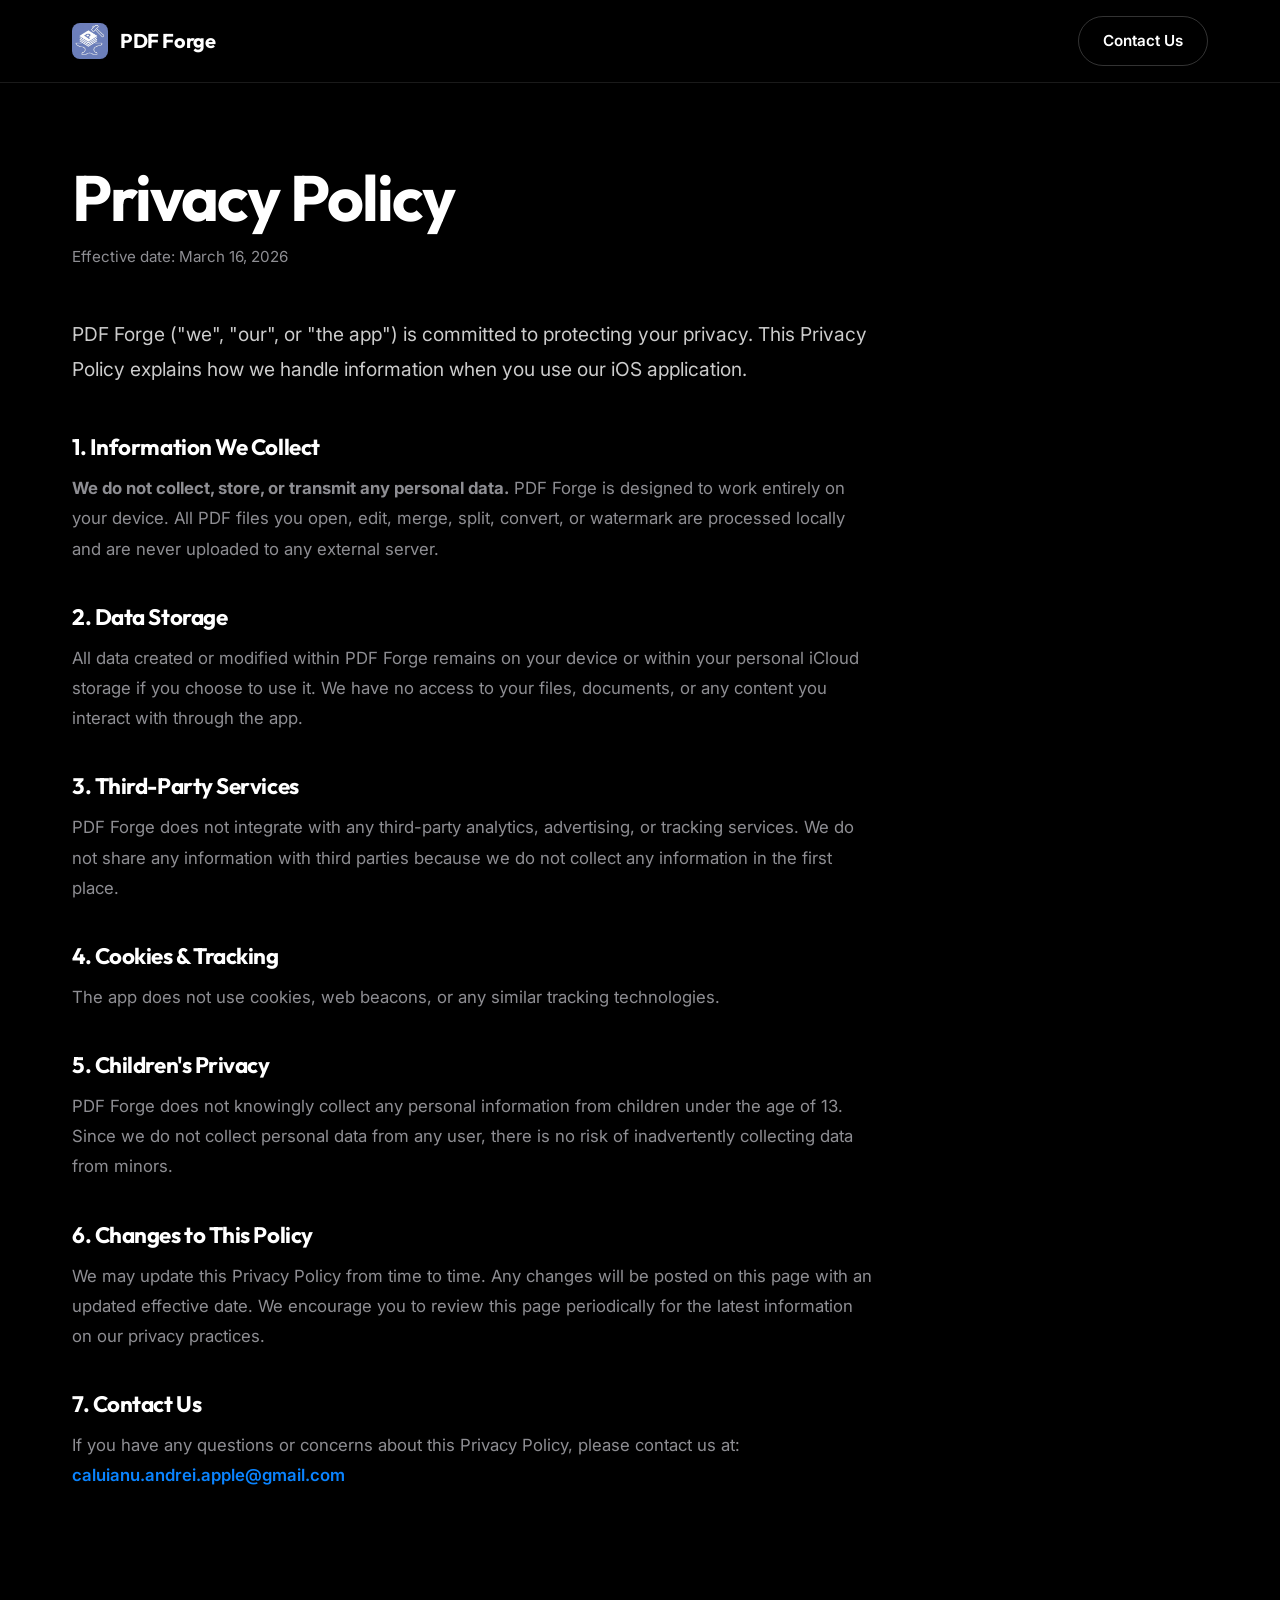
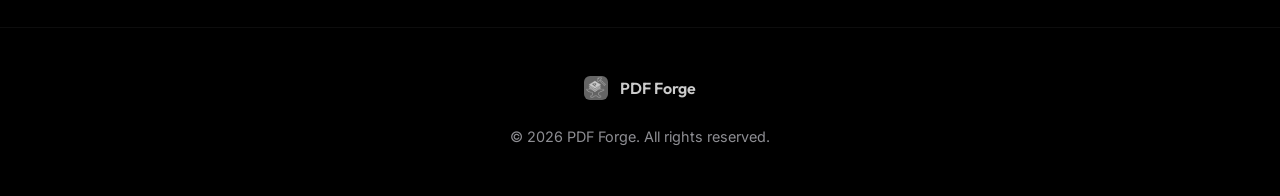
==== privacy.html @ 357ed9b1 "Add App Store compliant Privacy Policy page" ====
<!DOCTYPE html>
<html lang="en">
<head>
    <meta charset="UTF-8">
    <meta name="viewport" content="width=device-width, initial-scale=1.0">
    <title>Privacy Policy – PDF Forge</title>
    <meta name="description" content="Privacy Policy for the PDF Forge app. Learn how we handle your data and protect your privacy.">
    
    <!-- Modern Fonts -->
    <link rel="preconnect" href="https://fonts.googleapis.com">
    <link rel="preconnect" href="https://fonts.gstatic.com" crossorigin>
    <link href="https://fonts.googleapis.com/css2?family=Inter:wght@300;400;500;600;700&family=Outfit:wght@500;700;800&display=swap" rel="stylesheet">
    
    <link rel="stylesheet" href="styles.css">
</head>
<body>
    <!-- Navbar -->
    <nav class="navbar">
        <div class="nav-content">
            <a href="index.html" class="brand">
                <img src="assets/logo.png" alt="PDF Forge App Icon" class="logo">
                <span class="brand-text">PDF Forge</span>
            </a>
            <a href="index.html#contact" class="btn btn-outline">Contact Us</a>
        </div>
    </nav>

    <!-- Privacy Policy Content -->
    <main class="policy-page">
        <div class="container">
            <h1>Privacy Policy</h1>
            <p class="policy-effective">Effective date: March 16, 2026</p>

            <p class="policy-intro">
                PDF Forge ("we", "our", or "the app") is committed to protecting your privacy. This Privacy Policy explains how we handle information when you use our iOS application.
            </p>

            <section class="policy-section">
                <h2>1. Information We Collect</h2>
                <p>
                    <strong>We do not collect, store, or transmit any personal data.</strong> PDF Forge is designed to work entirely on your device. All PDF files you open, edit, merge, split, convert, or watermark are processed locally and are never uploaded to any external server.
                </p>
            </section>

            <section class="policy-section">
                <h2>2. Data Storage</h2>
                <p>
                    All data created or modified within PDF Forge remains on your device or within your personal iCloud storage if you choose to use it. We have no access to your files, documents, or any content you interact with through the app.
                </p>
            </section>

            <section class="policy-section">
                <h2>3. Third-Party Services</h2>
                <p>
                    PDF Forge does not integrate with any third-party analytics, advertising, or tracking services. We do not share any information with third parties because we do not collect any information in the first place.
                </p>
            </section>

            <section class="policy-section">
                <h2>4. Cookies &amp; Tracking</h2>
                <p>
                    The app does not use cookies, web beacons, or any similar tracking technologies.
                </p>
            </section>

            <section class="policy-section">
                <h2>5. Children's Privacy</h2>
                <p>
                    PDF Forge does not knowingly collect any personal information from children under the age of 13. Since we do not collect personal data from any user, there is no risk of inadvertently collecting data from minors.
                </p>
            </section>

            <section class="policy-section">
                <h2>6. Changes to This Policy</h2>
                <p>
                    We may update this Privacy Policy from time to time. Any changes will be posted on this page with an updated effective date. We encourage you to review this page periodically for the latest information on our privacy practices.
                </p>
            </section>

            <section class="policy-section">
                <h2>7. Contact Us</h2>
                <p>
                    If you have any questions or concerns about this Privacy Policy, please contact us at:
                </p>
                <p>
                    <a href="mailto:caluianu.andrei.apple@gmail.com" class="policy-email">caluianu.andrei.apple@gmail.com</a>
                </p>
            </section>
        </div>
    </main>

    <!-- Footer -->
    <footer class="footer">
        <div class="container footer-content">
            <div class="footer-brand">
                <img src="assets/logo.png" alt="PDF Forge App Icon">
                <span>PDF Forge</span>
            </div>
            <p class="copyright">&copy; 2026 PDF Forge. All rights reserved.</p>
        </div>
    </footer>
</body>
</html>
---- styles.css ----
:root {
    --primary: #0A84FF; /* iOS Blue */
    --primary-hover: #0070E0;
    --bg-dark: #000000;
    --bg-card: #1C1C1E; /* iOS dark gray */
    --bg-card-hover: #2C2C2E;
    --text-main: #FFFFFF;
    --text-muted: #8E8E93;
    --glass-bg: rgba(28, 28, 30, 0.6);
    --glass-border: rgba(255, 255, 255, 0.1);
    
    --font-sans: 'Inter', -apple-system, BlinkMacSystemFont, "Segoe UI", Roboto, Helvetica, Arial, sans-serif;
    --font-heading: 'Outfit', -apple-system, BlinkMacSystemFont, "Segoe UI", Roboto, sans-serif;
}

* {
    margin: 0;
    padding: 0;
    box-sizing: border-box;
}

body {
    font-family: var(--font-sans);
    background-color: var(--bg-dark);
    color: var(--text-main);
    line-height: 1.6;
    -webkit-font-smoothing: antialiased;
}

.container {
    max-width: 1200px;
    margin: 0 auto;
    padding: 0 2rem;
}

/* Typography */
h1, h2, h3 {
    font-family: var(--font-heading);
    font-weight: 700;
    line-height: 1.2;
}

a {
    text-decoration: none;
    color: inherit;
    transition: all 0.2s ease;
}

/* Buttons */
.btn {
    display: inline-flex;
    align-items: center;
    justify-content: center;
    gap: 0.5rem;
    padding: 0.75rem 1.5rem;
    border-radius: 999px;
    font-weight: 600;
    font-size: 0.95rem;
    cursor: pointer;
    transition: all 0.3s cubic-bezier(0.4, 0, 0.2, 1);
    border: none;
}

.btn-primary {
    background: var(--primary);
    color: white;
    box-shadow: 0 4px 14px rgba(10, 132, 255, 0.3);
}

.btn-primary:hover {
    background: var(--primary-hover);
    transform: translateY(-2px);
    box-shadow: 0 6px 20px rgba(10, 132, 255, 0.4);
}

.btn-outline {
    background: transparent;
    border: 1px solid rgba(255, 255, 255, 0.2);
    color: white;
}

.btn-outline:hover {
    border-color: white;
    background: rgba(255, 255, 255, 0.1);
}

/* Navbar */
.navbar {
    position: fixed;
    top: 0;
    left: 0;
    right: 0;
    z-index: 100;
    padding: 1rem 0;
    background: rgba(0, 0, 0, 0.7);
    backdrop-filter: blur(20px);
    -webkit-backdrop-filter: blur(20px);
    border-bottom: 1px solid var(--glass-border);
}

.nav-content {
    max-width: 1200px;
    margin: 0 auto;
    padding: 0 2rem;
    display: flex;
    justify-content: space-between;
    align-items: center;
}

.brand {
    display: flex;
    align-items: center;
    gap: 0.75rem;
}

.logo {
    width: 36px;
    height: 36px;
    border-radius: 8px;
    object-fit: cover;
}

.brand-text {
    font-family: var(--font-heading);
    font-size: 1.25rem;
    font-weight: 700;
    letter-spacing: -0.02em;
}

/* Hero */
.hero {
    position: relative;
    min-height: 85vh;
    display: flex;
    align-items: center;
    justify-content: center;
    text-align: center;
    padding: 8rem 1rem 4rem;
    overflow: hidden;
}

.hero-bg {
    position: absolute;
    inset: 0;
    z-index: 0;
}

.hero-img {
    width: 100%;
    height: 100%;
    object-fit: cover;
    object-position: center top;
    opacity: 0.4;
    transform: scale(1.05); /* Slight scale to prevent edge bleed */
    animation: gentle-zoom 20s ease-in-out infinite alternate;
}

@keyframes gentle-zoom {
    0% { transform: scale(1.05); }
    100% { transform: scale(1.1); }
}

.hero-overlay {
    position: absolute;
    inset: 0;
    background: linear-gradient(to bottom, rgba(0,0,0,0.3) 0%, rgba(0,0,0,0.8) 70%, var(--bg-dark) 100%);
}

.hero-content {
    position: relative;
    z-index: 1;
    max-width: 800px;
    margin: 0 auto;
}

.hero-title {
    font-size: clamp(3rem, 8vw, 5rem);
    letter-spacing: -0.04em;
    margin-bottom: 1.5rem;
    background: linear-gradient(135deg, #fff 0%, #a5a5a5 100%);
    -webkit-background-clip: text;
    -webkit-text-fill-color: transparent;
    text-shadow: 0 4px 30px rgba(0,0,0,0.5);
}

.hero-subtitle {
    font-size: 1.25rem;
    color: var(--text-muted);
    margin-bottom: 2.5rem;
    max-width: 600px;
    margin-left: auto;
    margin-right: auto;
}

.hero-btn {
    font-size: 1.1rem;
    padding: 1rem 2.5rem;
}

/* Info Section (Redesigned - Clean Grid) */
.info-section {
    padding: 8rem 0;
    position: relative;
    z-index: 2;
    background: var(--bg-dark);
}

.section-header {
    text-align: center;
    margin-bottom: 5rem;
}

.section-header h2 {
    font-size: 3rem;
    margin-bottom: 1rem;
    letter-spacing: -0.03em;
}

.section-header p {
    font-size: 1.25rem;
    color: var(--text-muted);
}

.features-grid {
    display: grid;
    grid-template-columns: repeat(3, 1fr);
    gap: 4rem;
}

.feature-block {
    text-align: left;
}

.feature-icon {
    display: inline-flex;
    align-items: center;
    justify-content: center;
    width: 64px;
    height: 64px;
    border-radius: 16px;
    background: rgba(10, 132, 255, 0.1); 
    color: var(--primary);
    margin-bottom: 2rem;
}

.feature-block h3 {
    font-size: 1.75rem;
    margin-bottom: 1rem;
    letter-spacing: -0.02em;
}

.accent-dot {
    color: var(--primary);
}

.feature-desc {
    font-size: 1.15rem;
    color: var(--text-muted);
    line-height: 1.7;
}

/* Contact Section (Redesigned) */
.contact-section {
    padding: 8rem 0;
    position: relative;
    z-index: 2;
    background: linear-gradient(to bottom, var(--bg-dark) 0%, #08080a 100%);
    border-top: 1px solid rgba(255, 255, 255, 0.03);
}

.contact-content-wrapper {
    display: flex;
    align-items: center;
    justify-content: space-between;
    gap: 4rem;
    background: radial-gradient(circle at right, rgba(10, 132, 255, 0.05) 0%, transparent 50%);
    padding: 4rem 0;
    border-radius: 40px;
}

.contact-typography {
    flex: 1;
    max-width: 500px;
}

.contact-typography h2 {
    font-size: 3.5rem;
    margin-bottom: 1.5rem;
    line-height: 1.1;
    letter-spacing: -0.03em;
}

.contact-lead {
    font-size: 1.25rem;
    color: var(--text-muted);
}

.contact-action-area {
    flex: 1;
    display: flex;
    flex-direction: column;
    align-items: flex-start;
    gap: 2rem;
}

.email-display {
    display: flex;
    align-items: center;
    gap: 1.5rem;
}

.email-icon {
    width: 56px;
    height: 56px;
    border-radius: 16px;
    background: rgba(255, 255, 255, 0.05);
    border: 1px solid rgba(255, 255, 255, 0.1);
    display: flex;
    align-items: center;
    justify-content: center;
    color: var(--text-main);
}

.email-address-large {
    font-size: 1.75rem;
    font-weight: 600;
    font-family: var(--font-heading);
    color: var(--text-main);
    transition: color 0.3s ease;
}

.email-address-large:hover {
    color: var(--primary);
}

.btn-cta {
    font-size: 1.15rem;
    padding: 1.25rem 2.5rem;
    border-radius: 16px; /* slightly more squared for contrast */
}

/* Footer */
.footer {
    border-top: 1px solid rgba(255, 255, 255, 0.05);
    padding: 3rem 0;
    background: var(--bg-dark);
}

.footer-content {
    display: flex;
    flex-direction: column;
    align-items: center;
    gap: 1.5rem;
}

.footer-brand {
    display: flex;
    align-items: center;
    gap: 0.75rem;
    opacity: 0.8;
}

.footer-brand img {
    width: 24px;
    height: 24px;
    border-radius: 6px;
    filter: grayscale(100%);
}

.footer-brand span {
    font-weight: 600;
    font-family: var(--font-heading);
}

.copyright {
    color: var(--text-muted);
    font-size: 0.9rem;
}

.footer-link {
    color: var(--text-muted);
    font-size: 0.9rem;
    transition: color 0.2s ease;
}

.footer-link:hover {
    color: var(--primary);
}

/* Privacy Policy Page */
.policy-page {
    padding: 10rem 0 6rem;
    min-height: 80vh;
}

.policy-page h1 {
    font-size: clamp(2.5rem, 6vw, 4rem);
    margin-bottom: 0.5rem;
    letter-spacing: -0.03em;
}

.policy-effective {
    color: var(--text-muted);
    font-size: 0.95rem;
    margin-bottom: 3rem;
}

.policy-intro {
    font-size: 1.2rem;
    color: rgba(255, 255, 255, 0.8);
    line-height: 1.8;
    margin-bottom: 3rem;
    max-width: 800px;
}

.policy-section {
    margin-bottom: 2.5rem;
    max-width: 800px;
}

.policy-section h2 {
    font-size: 1.4rem;
    margin-bottom: 0.75rem;
    letter-spacing: -0.02em;
}

.policy-section p {
    color: var(--text-muted);
    font-size: 1.05rem;
    line-height: 1.8;
}

.policy-email {
    color: var(--primary);
    font-weight: 600;
}

.policy-email:hover {
    text-decoration: underline;
}

/* Responsive */
@media (max-width: 968px) {
    .features-grid {
        grid-template-columns: 1fr;
        gap: 4rem;
    }
    
    .feature-block {
        text-align: center;
    }
    
    .feature-icon {
        margin: 0 auto 2rem;
    }
    
    .contact-content-wrapper {
        flex-direction: column;
        text-align: center;
        padding: 2rem 0;
    }
    
    .contact-typography {
        max-width: 100%;
    }
    
    .contact-action-area {
        align-items: center;
    }
    
    .email-display {
        flex-direction: column;
        gap: 1rem;
    }
}

@media (max-width: 768px) {
    .hero-title {
        font-size: 2.5rem;
    }
    
    .contact-typography h2 {
        font-size: 2.5rem;
    }
    
    .email-address-large {
        font-size: 1.25rem;
        word-break: break-all;
    }
}
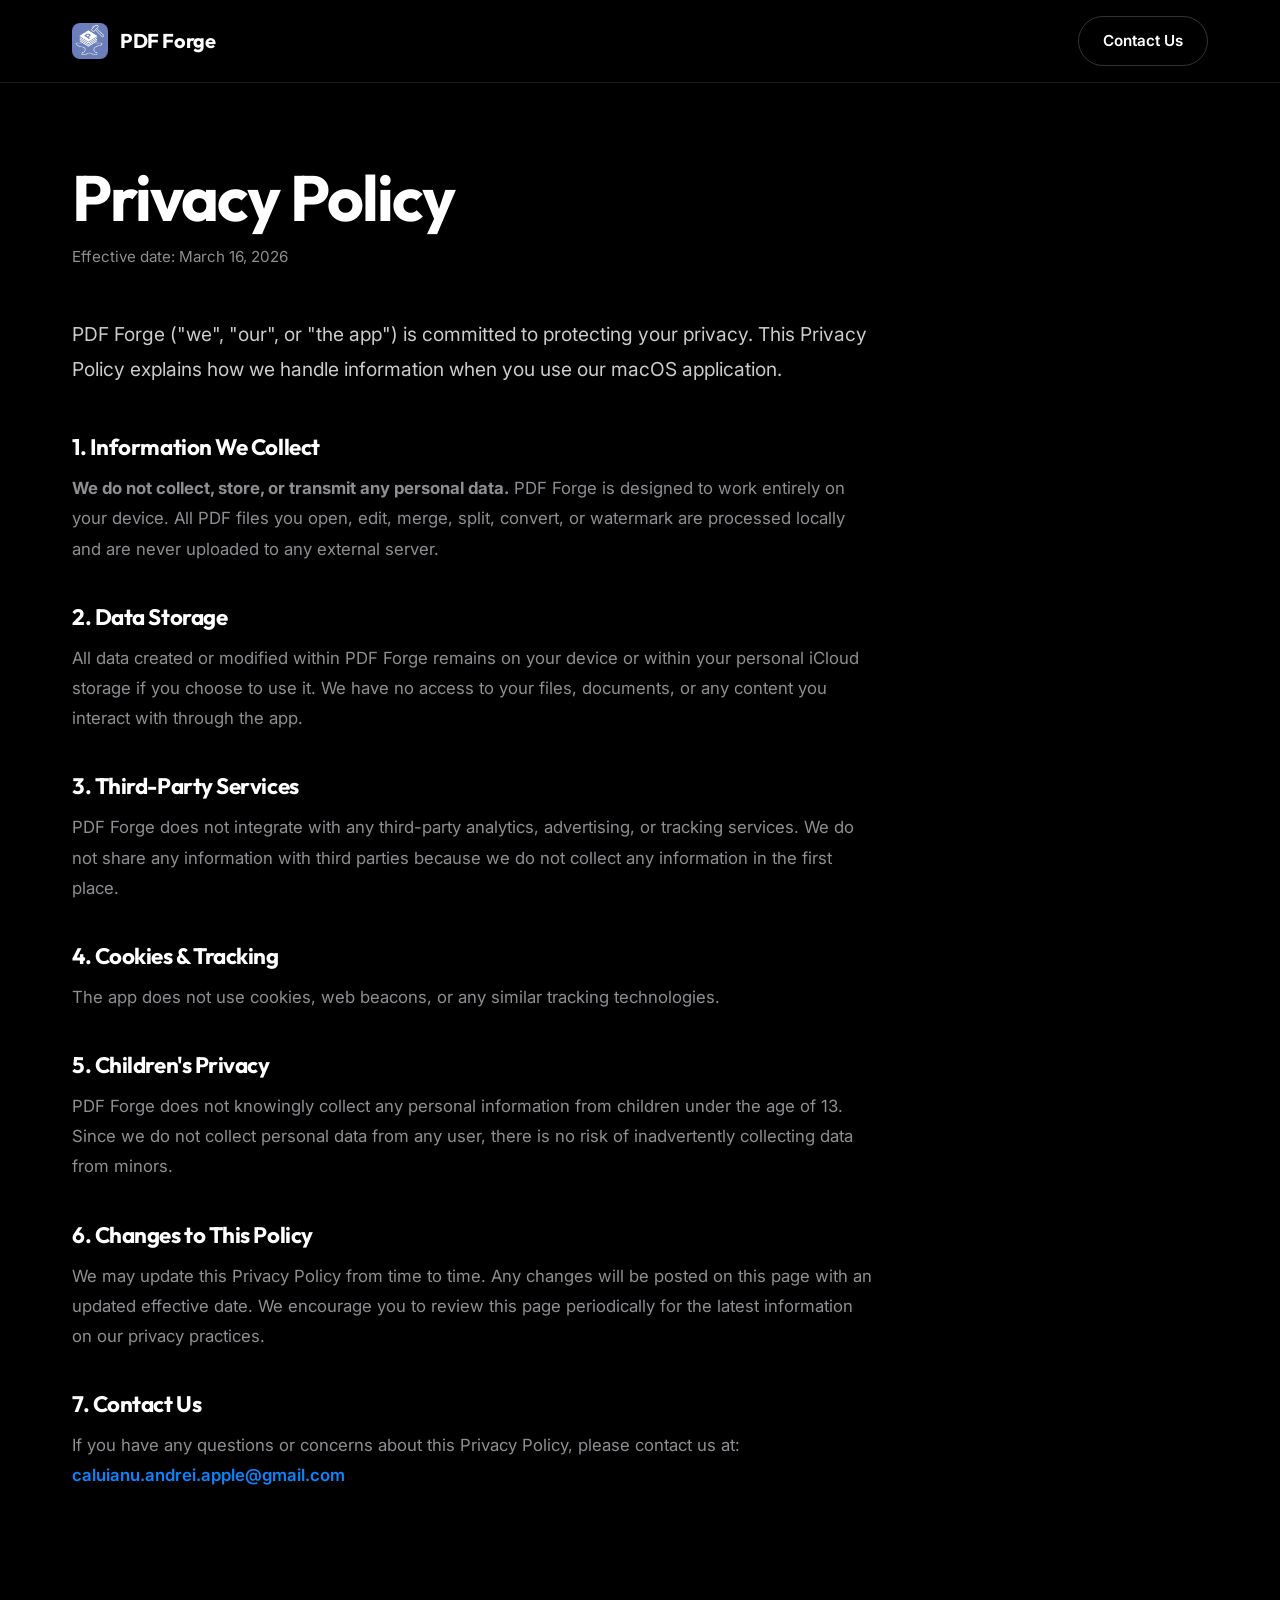
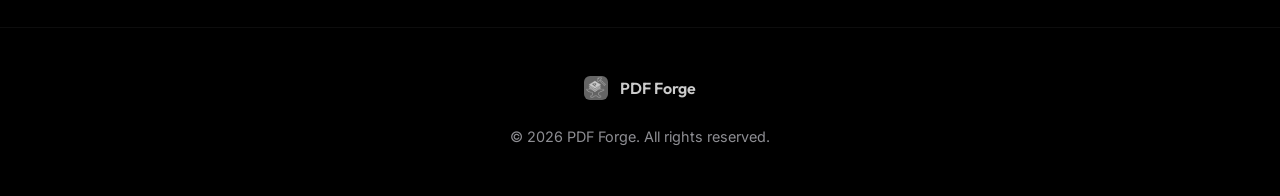
==== commit ffd9fff0: "Update privacy.html" ====
--- a/privacy.html
+++ b/privacy.html
@@ -32,7 +32,7 @@
             <p class="policy-effective">Effective date: March 16, 2026</p>
 
             <p class="policy-intro">
-                PDF Forge ("we", "our", or "the app") is committed to protecting your privacy. This Privacy Policy explains how we handle information when you use our iOS application.
+                PDF Forge ("we", "our", or "the app") is committed to protecting your privacy. This Privacy Policy explains how we handle information when you use our macOS application.
             </p>
 
             <section class="policy-section">
